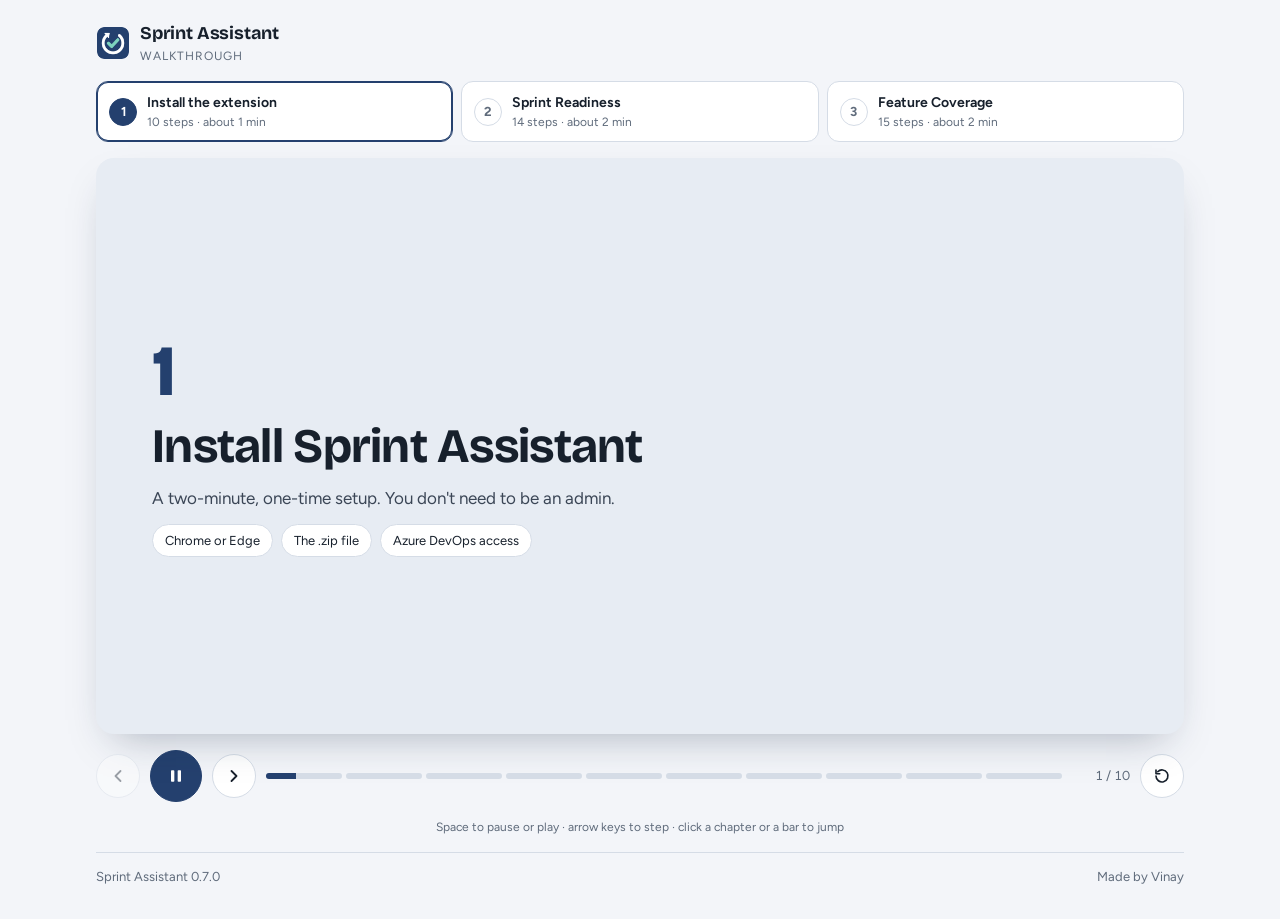
==== sprint-assistant/guide/index.html @ bb3b4cd3 "Brand Sprint Assistant and adopt the Transcripter repo layout (v0.7.0) - New icon (navy tile, sprint" ====
<!doctype html>
<html lang="en">
<head>
<meta charset="utf-8">
<meta name="viewport" content="width=device-width, initial-scale=1">
<title>Sprint Assistant Walkthrough</title>
<link rel="preconnect" href="https://fonts.googleapis.com">
<link rel="preconnect" href="https://fonts.gstatic.com" crossorigin>
<link href="https://fonts.googleapis.com/css2?family=Bricolage+Grotesque:opsz,wght@12..96,600..800&family=Figtree:wght@400;500;600;700&family=JetBrains+Mono:wght@400;500&display=swap" rel="stylesheet">
<link rel="stylesheet" href="guide.css">
</head>
<body>
<div class="wrap">
  <header class="g-head">
    <div class="brand">
      <span class="brand-logo" id="logo"></span>
      <div><div class="brand-name">Sprint Assistant</div><div class="brand-sub">Walkthrough</div></div>
    </div>
    <button type="button" class="close-btn" id="close" hidden>Close</button>
  </header>
  <nav class="chapters" id="chapters" role="tablist" aria-label="Chapters"></nav>
  <main class="stage" id="stage" aria-live="polite"></main>
  <div class="controls">
    <button type="button" class="ctl" id="prev" aria-label="Previous step"></button>
    <button type="button" class="ctl play" id="play" aria-label="Pause"></button>
    <button type="button" class="ctl" id="next" aria-label="Next step"></button>
    <div class="track" id="track"></div>
    <span class="counter" id="counter"></span>
    <button type="button" class="ctl" id="replay" aria-label="Restart this chapter" title="Restart this chapter"></button>
  </div>
  <p class="hint">Space to pause or play · arrow keys to step · click a chapter or a bar to jump</p>
  <footer class="credit"><span>Sprint Assistant 0.7.0</span><span>Made by Vinay</span></footer>
</div>
<script src="data.js"></script>
<script src="guide.js"></script>
</body>
</html>
---- sprint-assistant/guide/guide.css ----
/* Layout: a player — chapter tabs on top, a stage (words left, screen right), transport controls below. */
:root {
  --bg: #F3F5F9;
  --surface: #FFFFFF;
  --stage: #E7ECF3;
  --ink: #17202C;
  --ink-2: #3B4656;
  --muted: #5F6B7B;
  --line: #D5DCE6;
  --accent: #24406E;
  --accent-ink: #FFFFFF;
  --accent-soft: #E4EBF6;
  --spot: rgba(16, 26, 42, 0.42);
  --ring: #F2A33A;
  --ok: #1D8A5F;
  --warn-soft: #FFF1D6;
  --warn-ink: #7A4F00;
  --shadow: 0 18px 40px -18px rgba(22, 40, 70, 0.35);
  --font-display: "Bricolage Grotesque", "Segoe UI", system-ui, sans-serif;
  --font-body: "Figtree", "Segoe UI", system-ui, -apple-system, sans-serif;
  --font-mono: "JetBrains Mono", Consolas, "Courier New", monospace;
}
@media (prefers-color-scheme: dark) {
  :root:not([data-theme="light"]) {
    --bg: #10151C; --surface: #171E28; --stage: #1C2532; --ink: #E9EDF2; --ink-2: #C3CBD6; --muted: #98A3B3;
    --line: #2D3746; --accent: #8FB0E6; --accent-ink: #0E1724; --accent-soft: #1E3250; --spot: rgba(3, 6, 12, 0.6);
    --ring: #F5B456; --ok: #6FD3A4; --warn-soft: #3A2D12; --warn-ink: #F3C873; --shadow: 0 18px 40px -18px rgba(0, 0, 0, 0.7);
    color-scheme: dark;
  }
}
:root[data-theme="dark"] {
  --bg: #10151C; --surface: #171E28; --stage: #1C2532; --ink: #E9EDF2; --ink-2: #C3CBD6; --muted: #98A3B3;
  --line: #2D3746; --accent: #8FB0E6; --accent-ink: #0E1724; --accent-soft: #1E3250; --spot: rgba(3, 6, 12, 0.6);
  --ring: #F5B456; --ok: #6FD3A4; --warn-soft: #3A2D12; --warn-ink: #F3C873; --shadow: 0 18px 40px -18px rgba(0, 0, 0, 0.7);
  color-scheme: dark;
}

* { box-sizing: border-box; }
body { margin: 0; background: var(--bg); color: var(--ink); font-family: var(--font-body); font-size: 15px; line-height: 1.5; }
[hidden] { display: none !important; }
button { font: inherit; color: inherit; cursor: pointer; }
:focus-visible { outline: 2px solid var(--accent); outline-offset: 2px; }

.wrap {
  max-width: 1120px; margin: 0 auto;
  padding-block: 20px 32px;
  padding-left: max(16px, env(safe-area-inset-left, 0px));
  padding-right: max(16px, env(safe-area-inset-right, 0px));
  display: flex; flex-direction: column; gap: 16px;
}

/* header */
.g-head { display: flex; align-items: center; gap: 12px; flex-wrap: wrap; }
.brand { display: flex; align-items: center; gap: 10px; margin-right: auto; }
.brand-logo { width: 34px; height: 34px; border-radius: 9px; display: block; overflow: hidden; }
.brand-logo img { width: 100%; height: 100%; display: block; }
.brand-name { font-family: var(--font-display); font-weight: 700; font-size: 18px; letter-spacing: -0.01em; }
.brand-sub { font-size: 12px; color: var(--muted); text-transform: uppercase; letter-spacing: 0.08em; }
.close-btn { height: 34px; padding: 0 12px; border: 1px solid var(--line); border-radius: 8px; background: var(--surface); font-size: 13px; }

.chapters { display: grid; grid-template-columns: repeat(3, minmax(0, 1fr)); gap: 8px; }
.chapter {
  display: flex; align-items: center; gap: 10px; padding: 10px 12px; text-align: left;
  border: 1px solid var(--line); border-radius: 12px; background: var(--surface); min-width: 0;
}
.chapter .c-num { width: 28px; height: 28px; border-radius: 50%; border: 1.5px solid var(--line); display: flex; align-items: center; justify-content: center; font-weight: 700; font-size: 13px; flex-shrink: 0; color: var(--muted); }
.chapter .c-text { display: flex; flex-direction: column; min-width: 0; }
.chapter .c-name { font-weight: 650; font-size: 14px; white-space: nowrap; overflow: hidden; text-overflow: ellipsis; }
.chapter .c-meta { font-size: 12px; color: var(--muted); }
.chapter[aria-selected="true"] { border-color: var(--accent); box-shadow: inset 0 0 0 1px var(--accent); }
.chapter[aria-selected="true"] .c-num { background: var(--accent); border-color: var(--accent); color: var(--accent-ink); }
.chapter.done .c-num { border-color: var(--ok); color: var(--ok); }

/* stage */
.stage {
  position: relative; overflow: hidden; border-radius: 18px; background: var(--stage);
  height: clamp(460px, 64vh, 640px); box-shadow: var(--shadow);
}
.slide {
  position: absolute; inset: 0; display: grid; grid-template-columns: minmax(0, 5fr) minmax(0, 7fr);
  gap: 28px; padding: 36px 40px; align-items: center;
  animation: slide-in 0.6s cubic-bezier(.2, .7, .2, 1) both;
}
.slide.leaving { animation: slide-out 0.45s ease both; pointer-events: none; }
@keyframes slide-in { from { opacity: 0; transform: translateX(28px); } to { opacity: 1; transform: none; } }
@keyframes slide-out { from { opacity: 1; transform: none; } to { opacity: 0; transform: translateX(-24px); } }
.slide.back { animation-name: slide-in-back; }
.slide.back.leaving { animation-name: slide-out-back; }
@keyframes slide-in-back { from { opacity: 0; transform: translateX(-28px); } to { opacity: 1; transform: none; } }
@keyframes slide-out-back { from { opacity: 1; transform: none; } to { opacity: 0; transform: translateX(24px); } }

.words { display: flex; flex-direction: column; gap: 12px; min-width: 0; }
.eyebrow { font-size: 12px; font-weight: 700; letter-spacing: 0.08em; text-transform: uppercase; color: var(--accent); }
.words h2 { margin: 0; font-family: var(--font-display); font-weight: 700; font-size: clamp(24px, 2.6vw, 34px); line-height: 1.15; letter-spacing: -0.015em; text-wrap: balance; }
.words p { margin: 0; color: var(--ink-2); font-size: 16px; max-width: 36ch; }
.tip { display: flex; gap: 8px; align-items: flex-start; padding: 10px 12px; border-radius: 10px; background: var(--surface); border: 1px solid var(--line); font-size: 13px; color: var(--ink-2); max-width: 40ch; }
.tip b { color: var(--ink); }
.words > * { animation: rise 0.6s cubic-bezier(.2, .7, .2, 1) both; }
.words > *:nth-child(2) { animation-delay: 0.08s; }
.words > *:nth-child(3) { animation-delay: 0.16s; }
.words > *:nth-child(4) { animation-delay: 0.24s; }
@keyframes rise { from { opacity: 0; transform: translateY(10px); } to { opacity: 1; transform: none; } }
kbd, .mono { font-family: var(--font-mono); font-size: 0.9em; padding: 1px 6px; border-radius: 5px; background: var(--surface); border: 1px solid var(--line); }

.visual { height: 100%; min-width: 0; display: flex; align-items: center; justify-content: center; }

/* screenshot frames */
.frame { position: relative; overflow: hidden; border-radius: 14px; background: var(--surface); box-shadow: var(--shadow); border: 1px solid var(--line); max-width: 100%; }
.frame.panel { height: 100%; aspect-ratio: 400 / 760; max-height: 100%; }
.frame.wide { width: 100%; aspect-ratio: 1000 / 760; max-height: 100%; }
.zoom { position: absolute; inset: 0; transform-origin: var(--ox, 50%) var(--oy, 50%); }
.zoom.play { animation: kenburns var(--dur, 7s) ease-out both; }
@keyframes kenburns { from { transform: scale(1); } to { transform: scale(var(--zs, 1.12)); } }
.zoom img { width: 100%; height: 100%; display: block; object-fit: cover; object-position: top left; }
.spot {
  position: absolute; border-radius: 10px; box-shadow: 0 0 0 9999px var(--spot);
  animation: spot-in 0.7s 0.35s ease both;
}
.spot::after {
  content: ""; position: absolute; inset: -4px; border-radius: 13px; border: 3px solid var(--ring);
  animation: pulse 1.8s 1s ease-in-out infinite;
}
@keyframes spot-in { from { opacity: 0; } to { opacity: 1; } }
@keyframes pulse { 0%, 100% { opacity: 1; transform: scale(1); } 50% { opacity: 0.45; transform: scale(1.025); } }
.example-tag { position: absolute; right: 10px; bottom: 10px; padding: 2px 8px; border-radius: 999px; font-size: 11px; background: var(--surface); color: var(--muted); border: 1px solid var(--line); z-index: 2; }

/* chapter cards */
.slide.card-slide { grid-template-columns: minmax(0, 1fr); justify-items: start; align-content: center; padding: 48px 56px; }
.card-slide .big-num { font-family: var(--font-display); font-weight: 800; font-size: 72px; line-height: 1; color: var(--accent); opacity: 0.9; }
.card-slide h2 { font-size: clamp(30px, 4vw, 48px); max-width: 18ch; }
.card-slide p { max-width: 52ch; font-size: 17px; }
.needs { display: flex; flex-wrap: wrap; gap: 8px; }
.needs span { padding: 6px 12px; border-radius: 999px; background: var(--surface); border: 1px solid var(--line); font-size: 13px; }
.end-actions { display: flex; flex-wrap: wrap; gap: 10px; }
.btn-primary { height: 44px; padding: 0 18px; border: none; border-radius: 10px; background: var(--accent); color: var(--accent-ink); font-weight: 650; }
.btn-secondary { height: 44px; padding: 0 18px; border: 1px solid var(--line); border-radius: 10px; background: var(--surface); font-weight: 600; }

/* install scenes (drawn, not screenshots) */
.mock { width: 100%; max-width: 560px; border-radius: 14px; background: var(--surface); border: 1px solid var(--line); box-shadow: var(--shadow); overflow: hidden; }
.mock-bar { display: flex; align-items: center; gap: 8px; padding: 10px 12px; border-bottom: 1px solid var(--line); background: var(--bg); }
.dots { display: flex; gap: 6px; }
.dots i { width: 10px; height: 10px; border-radius: 50%; background: var(--line); display: block; }
.address { flex: 1; min-width: 0; height: 30px; border-radius: 15px; background: var(--surface); border: 1px solid var(--line); display: flex; align-items: center; padding: 0 12px; font-family: var(--font-mono); font-size: 13px; color: var(--ink-2); overflow: hidden; white-space: nowrap; }
.typed { display: inline-block; overflow: hidden; white-space: nowrap; border-right: 2px solid var(--accent); width: 0; animation: typing 1.6s 0.5s steps(18, end) forwards, caret 0.8s step-end infinite; }
@keyframes typing { to { width: 18ch; } }
@keyframes caret { 50% { border-color: transparent; } }
.tb-icons { display: flex; gap: 6px; }
.tb-icon { width: 30px; height: 30px; border-radius: 8px; display: flex; align-items: center; justify-content: center; color: var(--ink-2); position: relative; }
.mock-body { padding: 18px; display: flex; flex-direction: column; gap: 14px; position: relative; }
.ext-head { display: flex; align-items: center; justify-content: space-between; gap: 12px; }
.ext-title { font-family: var(--font-display); font-weight: 700; font-size: 20px; }
.devmode { display: flex; align-items: center; gap: 8px; font-size: 13px; padding: 6px 8px; border-radius: 8px; }
.toggle { width: 36px; height: 20px; border-radius: 10px; background: var(--line); position: relative; flex-shrink: 0; }
.toggle::after { content: ""; position: absolute; top: 2px; left: 2px; width: 16px; height: 16px; border-radius: 50%; background: #fff; box-shadow: 0 1px 2px rgba(0,0,0,.3); }
.toggle.on { background: var(--accent); }
.toggle.on::after { left: 18px; }
.toggle.animate { animation: toggle-bg 0.4s 1.3s forwards; }
.toggle.animate::after { animation: toggle-knob 0.4s 1.3s forwards; }
@keyframes toggle-bg { to { background: var(--accent); } }
@keyframes toggle-knob { to { left: 18px; } }
.ext-tools { display: flex; flex-wrap: wrap; gap: 8px; }
.ext-tools span { padding: 7px 12px; border-radius: 8px; border: 1px solid var(--line); font-size: 13px; font-weight: 600; color: var(--accent); }
.ext-tools.ghost span { opacity: 0.35; }
.hl { position: relative; z-index: 1; }
.hl::after { content: ""; position: absolute; inset: -5px; border-radius: 11px; border: 3px solid var(--ring); animation: spot-in 0.5s 0.9s both, pulse 1.8s 1.4s ease-in-out infinite; }
.ext-card { border: 1px solid var(--line); border-radius: 12px; padding: 14px; display: flex; gap: 12px; align-items: flex-start; }
.ext-card .ic { width: 40px; height: 40px; border-radius: 10px; flex-shrink: 0; display: block; }
.ext-card .meta { flex: 1; min-width: 0; display: flex; flex-direction: column; gap: 2px; font-size: 13px; color: var(--muted); }
.ext-card .meta b { color: var(--ink); font-size: 14px; }
.ext-card .row-end { display: flex; align-items: center; gap: 10px; margin-top: 8px; }
.ext-card .lnk { color: var(--accent); font-size: 13px; font-weight: 600; }
.reload { width: 30px; height: 30px; border-radius: 50%; display: inline-flex; align-items: center; justify-content: center; color: var(--ink-2); }
.popin { animation: pop 0.5s 0.6s cubic-bezier(.2, .9, .3, 1.3) both; }
@keyframes pop { from { opacity: 0; transform: translateY(10px) scale(0.97); } to { opacity: 1; transform: none; } }
.picker { position: absolute; right: 18px; top: 52px; width: 240px; border-radius: 12px; background: var(--surface); border: 1px solid var(--line); box-shadow: var(--shadow); padding: 8px; display: flex; flex-direction: column; gap: 2px; z-index: 3; animation: pop 0.45s 0.7s both; }
.picker .pk-row { display: flex; align-items: center; gap: 10px; padding: 8px; border-radius: 8px; font-size: 13px; }
.picker .pk-row .ic { width: 22px; height: 22px; border-radius: 6px; flex-shrink: 0; display: block; }
.picker .pk-row .grow { flex: 1; }
.picker .muted { color: var(--muted); }
.folder-pick { display: flex; flex-direction: column; gap: 6px; padding: 12px; border-radius: 10px; background: var(--bg); border: 1px dashed var(--line); font-size: 13px; animation: pop 0.45s 1.6s both; }
.folder-row { display: flex; align-items: center; gap: 8px; padding: 6px 8px; border-radius: 6px; }
.folder-row.sel { background: var(--accent-soft); color: var(--accent); font-weight: 650; }
.files { display: flex; align-items: center; justify-content: center; gap: 20px; padding: 26px 10px; flex-wrap: wrap; }
.file { display: flex; flex-direction: column; align-items: center; gap: 8px; font-size: 13px; font-weight: 600; }
.file svg { color: var(--accent); }
.arrow-move { color: var(--muted); animation: nudge 1.4s ease-in-out infinite; }
@keyframes nudge { 50% { transform: translateX(6px); } }
.checklist { list-style: none; margin: 0; padding: 0; display: flex; flex-direction: column; gap: 10px; }
.checklist li { display: flex; gap: 12px; align-items: flex-start; padding: 12px 14px; border-radius: 12px; background: var(--surface); border: 1px solid var(--line); animation: pop 0.45s both; }
.checklist li:nth-child(2) { animation-delay: 0.15s; }
.checklist li:nth-child(3) { animation-delay: 0.3s; }
.checklist .ck { width: 22px; height: 22px; border-radius: 6px; background: var(--ok); color: #fff; display: flex; align-items: center; justify-content: center; flex-shrink: 0; margin-top: 1px; }
.checklist div { display: flex; flex-direction: column; font-size: 14px; }
.checklist div span { color: var(--muted); font-size: 13px; }
.browser-split { display: grid; grid-template-columns: minmax(0, 1fr) 150px; min-height: 300px; }
.page-fake { padding: 16px; display: flex; flex-direction: column; gap: 10px; }
.page-fake i { display: block; height: 10px; border-radius: 5px; background: var(--line); }
.side-panel { border-left: 1px solid var(--line); overflow: hidden; animation: panel-in 0.6s 0.9s cubic-bezier(.2,.7,.2,1) both; }
.side-panel img { width: 100%; display: block; }
@keyframes panel-in { from { transform: translateX(100%); } to { transform: none; } }

/* controls */
.controls { display: flex; align-items: center; gap: 10px; flex-wrap: wrap; }
.ctl { width: 44px; height: 44px; border-radius: 50%; border: 1px solid var(--line); background: var(--surface); display: flex; align-items: center; justify-content: center; flex-shrink: 0; }
.ctl.play { width: 52px; height: 52px; background: var(--accent); border-color: var(--accent); color: var(--accent-ink); }
.ctl:disabled { opacity: 0.4; cursor: default; }
.track { flex: 1; min-width: 160px; display: flex; gap: 4px; align-items: center; }
.seg { flex: 1; height: 6px; border-radius: 3px; background: var(--line); overflow: hidden; border: none; padding: 0; position: relative; }
.seg::before { content: ""; position: absolute; inset: -8px 0; }
.seg .fill { display: block; height: 100%; width: 0; background: var(--accent); }
.seg.done .fill { width: 100%; }
.counter { font-size: 13px; color: var(--muted); font-variant-numeric: tabular-nums; min-width: 58px; text-align: right; }
.hint { margin: 0; font-size: 12px; color: var(--muted); text-align: center; }

/* narrow screens */
@media (max-width: 760px) {
  .chapters { grid-template-columns: minmax(0, 1fr); }
  .chapter .c-meta { display: none; }
  .stage { height: auto; min-height: 680px; }
  .slide { grid-template-columns: minmax(0, 1fr); grid-template-rows: auto minmax(0, 1fr); padding: 20px; gap: 16px; align-items: start; }
  .slide.card-slide { padding: 28px 22px; }
  .words h2 { font-size: 24px; }
  .visual { height: 420px; }
  .frame.wide { height: auto; }
  .browser-split { grid-template-columns: minmax(0, 1fr) 120px; }
}

@media (prefers-reduced-motion: reduce) {
  .slide, .slide.leaving, .words > *, .popin, .picker, .folder-pick, .checklist li, .side-panel { animation-duration: 0.01s !important; animation-delay: 0s !important; }
  .zoom.play { animation: none; }
  .spot::after, .hl::after, .arrow-move, .typed { animation: none; }
  .typed { width: 18ch; border-right: none; }
  .toggle.animate { background: var(--accent); animation: none; }
  .toggle.animate::after { left: 18px; animation: none; }
}

/* credit line (brand) */
.credit { display: flex; justify-content: space-between; gap: 8px; flex-wrap: wrap; padding-top: 14px; border-top: 1px solid var(--line); font-size: 13px; color: var(--muted); }
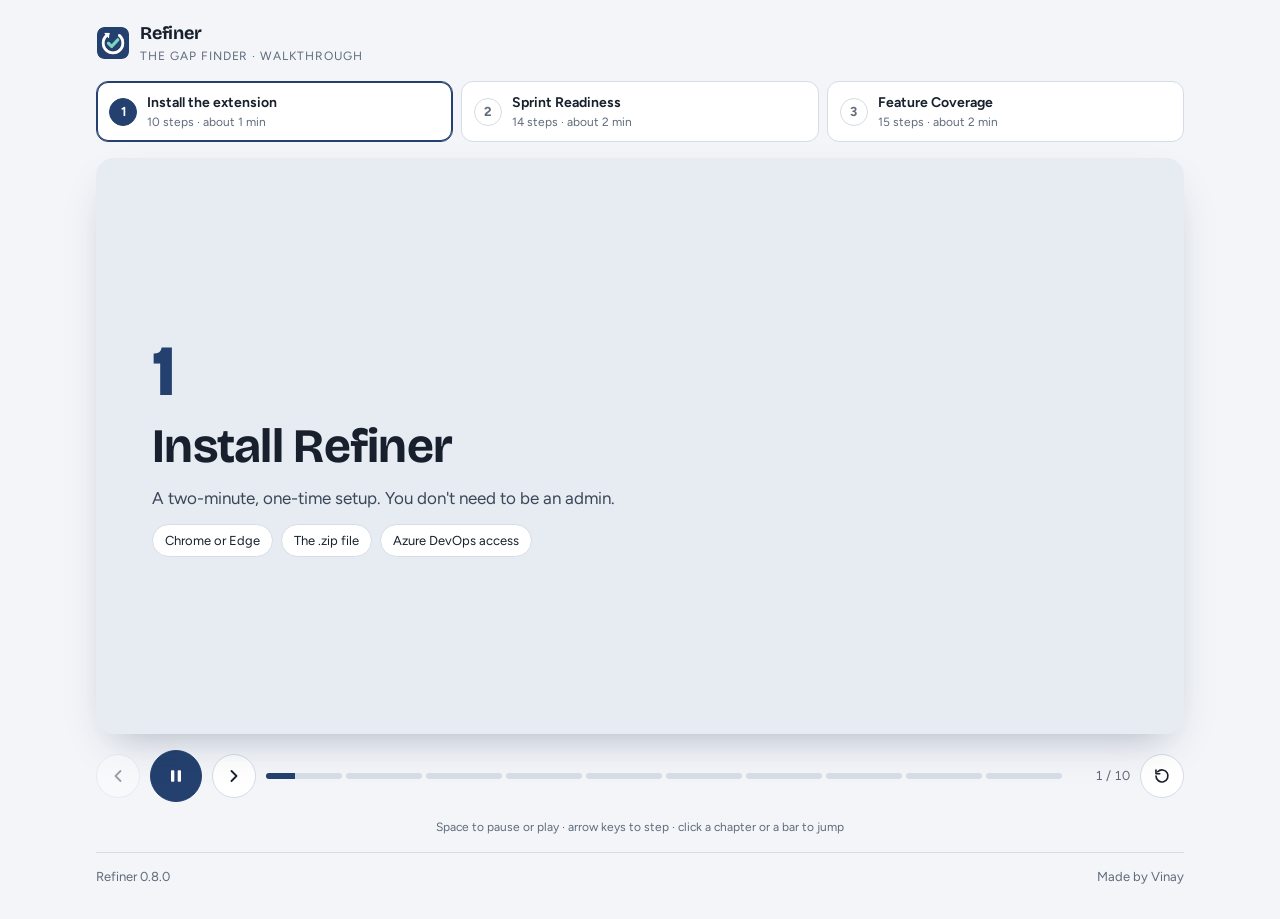
==== commit 2132b60d: "Rename to Refiner, the gap finder for Azure DevOps (v0.8.0) - Extension, panel, result page, walkthr" ====
--- a/sprint-assistant/guide/index.html
+++ b/sprint-assistant/guide/index.html
@@ -3,7 +3,7 @@
 <head>
 <meta charset="utf-8">
 <meta name="viewport" content="width=device-width, initial-scale=1">
-<title>Sprint Assistant Walkthrough</title>
+<title>Refiner Walkthrough</title>
 <link rel="preconnect" href="https://fonts.googleapis.com">
 <link rel="preconnect" href="https://fonts.gstatic.com" crossorigin>
 <link href="https://fonts.googleapis.com/css2?family=Bricolage+Grotesque:opsz,wght@12..96,600..800&family=Figtree:wght@400;500;600;700&family=JetBrains+Mono:wght@400;500&display=swap" rel="stylesheet">
@@ -14,7 +14,7 @@
   <header class="g-head">
     <div class="brand">
       <span class="brand-logo" id="logo"></span>
-      <div><div class="brand-name">Sprint Assistant</div><div class="brand-sub">Walkthrough</div></div>
+      <div><div class="brand-name">Refiner</div><div class="brand-sub">The gap finder · Walkthrough</div></div>
     </div>
     <button type="button" class="close-btn" id="close" hidden>Close</button>
   </header>
@@ -29,7 +29,7 @@
     <button type="button" class="ctl" id="replay" aria-label="Restart this chapter" title="Restart this chapter"></button>
   </div>
   <p class="hint">Space to pause or play · arrow keys to step · click a chapter or a bar to jump</p>
-  <footer class="credit"><span>Sprint Assistant 0.7.0</span><span>Made by Vinay</span></footer>
+  <footer class="credit"><span>Refiner 0.8.0</span><span>Made by Vinay</span></footer>
 </div>
 <script src="data.js"></script>
 <script src="guide.js"></script>
